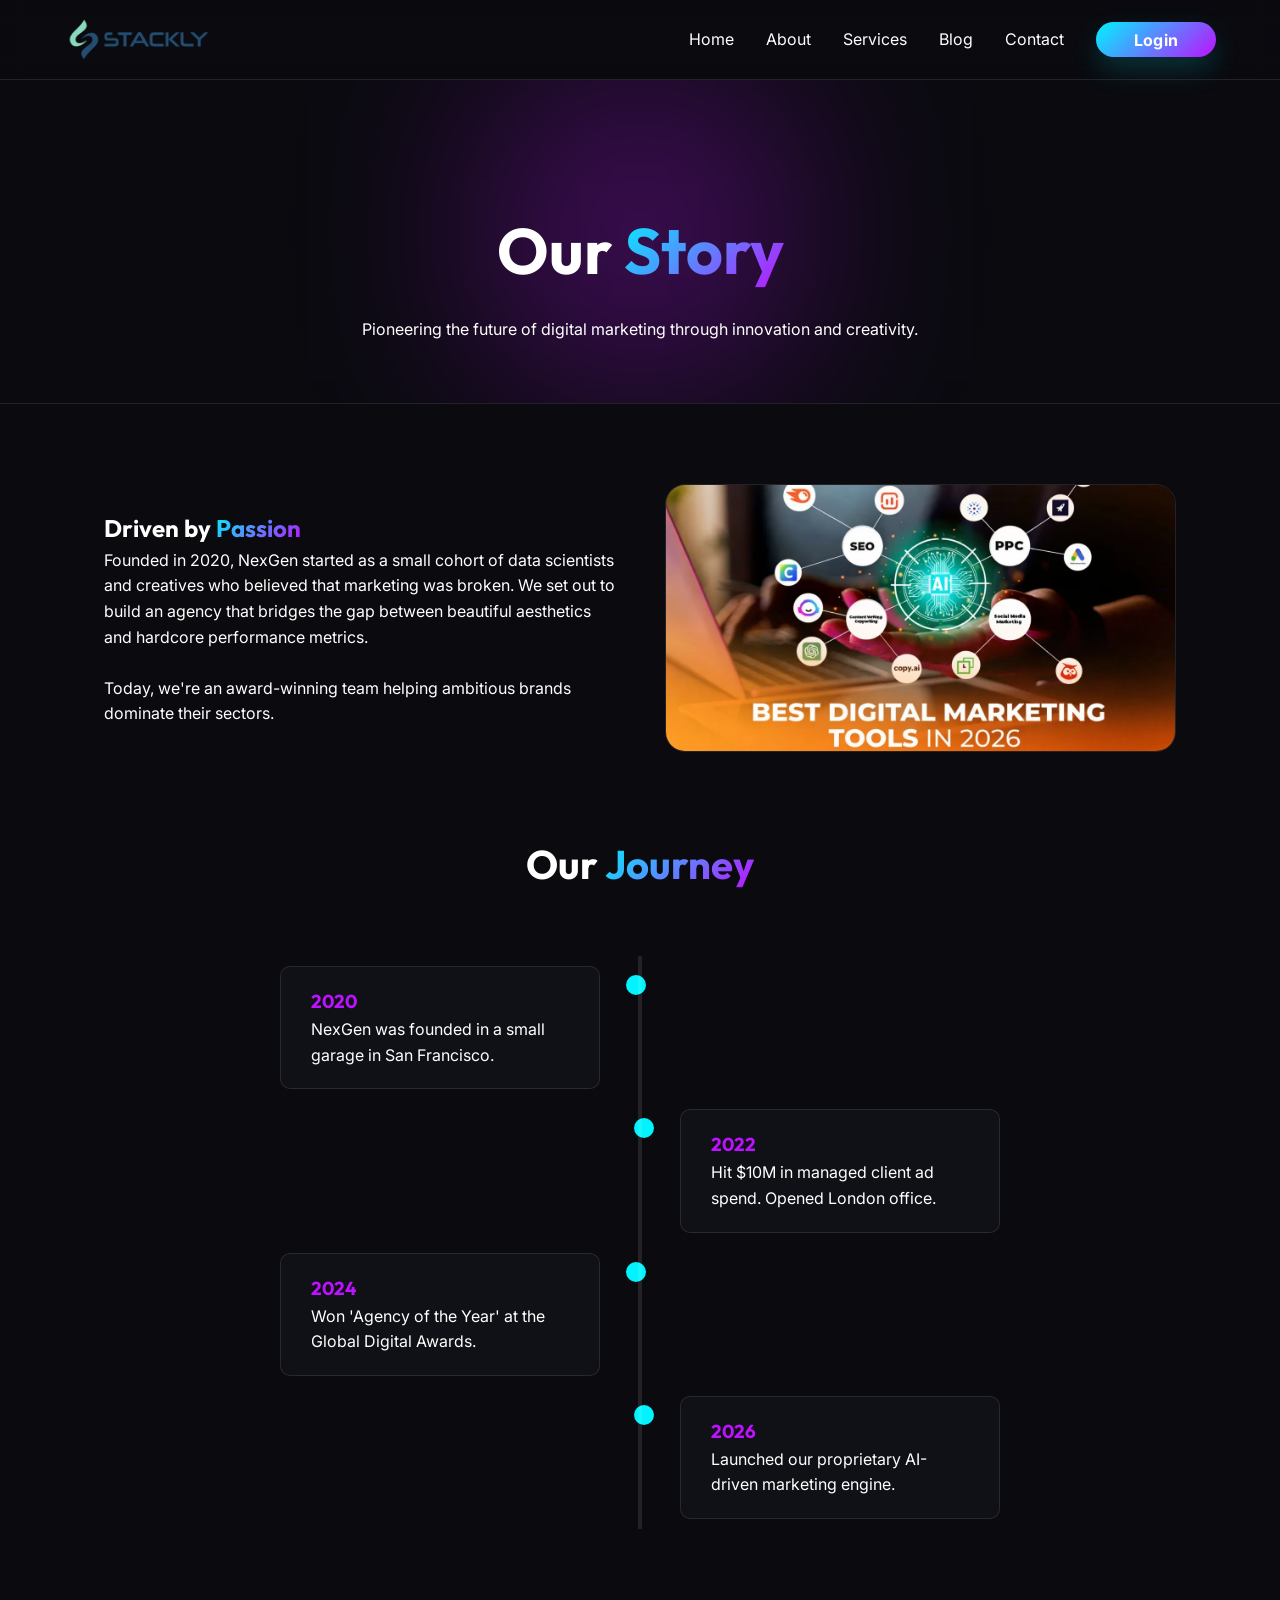
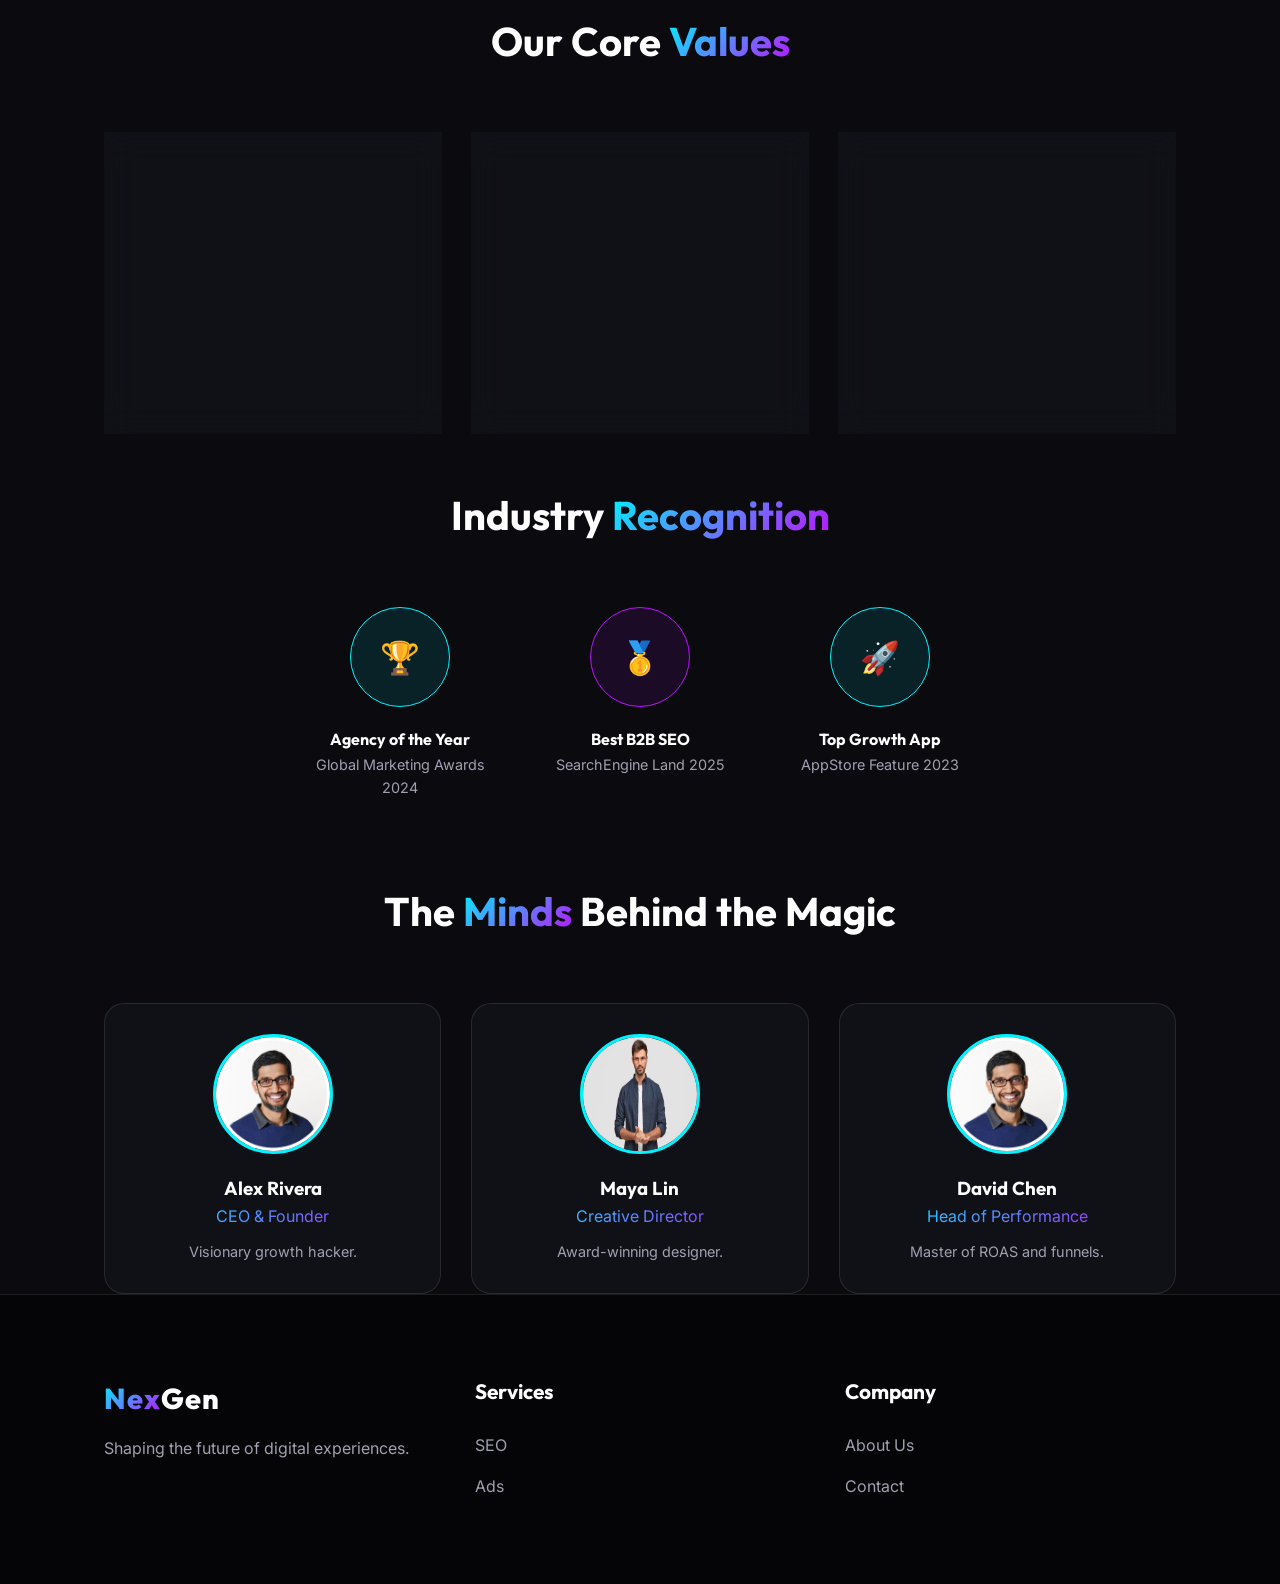
==== about.html @ cdba27f8 "first commit" ====
<!DOCTYPE html>
<html lang="en">
<head>
    <meta charset="UTF-8">
    <meta name="viewport" content="width=device-width, initial-scale=1.0">
    <title>About Us | NexGen Digital</title>
    <link href="https://fonts.googleapis.com/css2?family=Outfit:wght@400;700;800&family=Inter:wght@400;500;600&display=swap" rel="stylesheet">
    <link rel="stylesheet" href="about.css">
</head>
<body>
    <div id="global-loader"><div class="spinner"></div></div>

    <header>
        <a href="index.html" class="logo">
          <img src="assets/images/stack logo.png" alt="ss">
        </a>
        <nav class="nav-links">
            <a href="index.html">Home</a>
            <a href="about.html">About</a>
            <a href="services.html">Services</a>
            <a href="blog.html">Blog</a>
            <a href="contact.html">Contact</a>
            <a href="login.html" class="nav-cta">Login</a>
        </nav>
        <div class="hamburger">
            <span></span><span></span><span></span>
        </div>
    </header>

    <main>
        <!-- 1. Header -->
        <section class="page-header animate-on-scroll">
            <div class="container">
                <h1>Our <span class="text-gradient">Story</span></h1>
                <p>Pioneering the future of digital marketing through innovation and creativity.</p>
            </div>
        </section>

        <!-- 2. Story -->
        <section class="story container">
            <div class="story-grid">
                <div class="animate-on-scroll">
                    <h2>Driven by <span class="text-gradient">Passion</span></h2>
                    <p>Founded in 2020, NexGen started as a small cohort of data scientists and creatives who believed that marketing was broken. We set out to build an agency that bridges the gap between beautiful aesthetics and hardcore performance metrics.</p>
                    <br>
                    <p>Today, we're an award-winning team helping ambitious brands dominate their sectors.</p>
                </div>
                <div class="story-image animate-on-scroll">
                    <img src="assets/images/four.webp" alt="Our Story">
                </div>
            </div>
        </section>

        <!-- 3. Timeline -->
        <section class="timeline-section container">
            <div class="section-head animate-on-scroll">
                <h2>Our <span class="text-gradient">Journey</span></h2>
            </div>
            <div class="timeline">
                <div class="timeline-item left animate-on-scroll">
                    <div class="timeline-content">
                        <h3>2020</h3>
                        <p>NexGen was founded in a small garage in San Francisco.</p>
                    </div>
                </div>
                <div class="timeline-item right animate-on-scroll">
                    <div class="timeline-content">
                        <h3>2022</h3>
                        <p>Hit $10M in managed client ad spend. Opened London office.</p>
                    </div>
                </div>
                <div class="timeline-item left animate-on-scroll">
                    <div class="timeline-content">
                        <h3>2024</h3>
                        <p>Won 'Agency of the Year' at the Global Digital Awards.</p>
                    </div>
                </div>
                <div class="timeline-item right animate-on-scroll">
                    <div class="timeline-content">
                        <h3>2026</h3>
                        <p>Launched our proprietary AI-driven marketing engine.</p>
                    </div>
                </div>
            </div>
        </section>

        <!-- 4. Core Values -->
        <section class="values container">
            <div class="section-head animate-on-scroll">
                <h2>Our Core <span class="text-gradient">Values</span></h2>
            </div>
            <div class="grid" style="display: grid; grid-template-columns: repeat(auto-fit, minmax(280px, 1fr)); gap: 30px;">
                <div class="glass-card animate-on-scroll" style="text-align: center;">
                    <div style="font-size: 3rem; margin-bottom: 20px;">💡</div>
                    <h3 style="margin-bottom: 15px; color: var(--neon-blue);">Innovation First</h3>
                    <p style="color: var(--text-muted);">We adapt, evolve, and implement cutting-edge technology faster than the market shifts.</p>
                </div>
                <div class="glass-card animate-on-scroll" style="text-align: center;">
                    <div style="font-size: 3rem; margin-bottom: 20px;">📊</div>
                    <h3 style="margin-bottom: 15px; color: var(--neon-purple);">Data Driven</h3>
                    <p style="color: var(--text-muted);">Every creative decision we make is backed by hardcore numbers, minimizing client risk.</p>
                </div>
                <div class="glass-card animate-on-scroll" style="text-align: center;">
                    <div style="font-size: 3rem; margin-bottom: 20px;">🤝</div>
                    <h3 style="margin-bottom: 15px; color: var(--neon-blue);">Radical Transparency</h3>
                    <p style="color: var(--text-muted);">We give clients exact insights into ad spend, traffic sources, and ROAS directly in their dashboards.</p>
                </div>
            </div>
        </section>

        <!-- 5. Awards & Recognition -->
        <section class="awards container" style="margin-top: 50px;">
            <div class="section-head animate-on-scroll">
                <h2>Industry <span class="text-gradient">Recognition</span></h2>
            </div>
            <div class="awards-grid" style="display: flex; flex-wrap: wrap; justify-content: center; gap: 40px;">
                <div class="award-item animate-on-scroll" style="text-align: center; width: 200px;">
                    <div style="width: 100px; height: 100px; border-radius: 50%; background: rgba(0,243,255,0.1); border: 1px solid var(--neon-blue); display: flex; align-items: center; justify-content: center; margin: 0 auto 20px; font-size: 2rem; color: var(--neon-blue);">🏆</div>
                    <h4>Agency of the Year</h4>
                    <p style="color: var(--text-muted); font-size: 0.9rem;">Global Marketing Awards 2024</p>
                </div>
                <div class="award-item animate-on-scroll" style="text-align: center; width: 200px;">
                    <div style="width: 100px; height: 100px; border-radius: 50%; background: rgba(188,19,254,0.1); border: 1px solid var(--neon-purple); display: flex; align-items: center; justify-content: center; margin: 0 auto 20px; font-size: 2rem; color: var(--neon-purple);">🥇</div>
                    <h4>Best B2B SEO</h4>
                    <p style="color: var(--text-muted); font-size: 0.9rem;">SearchEngine Land 2025</p>
                </div>
                <div class="award-item animate-on-scroll" style="text-align: center; width: 200px;">
                    <div style="width: 100px; height: 100px; border-radius: 50%; background: rgba(0,243,255,0.1); border: 1px solid var(--neon-blue); display: flex; align-items: center; justify-content: center; margin: 0 auto 20px; font-size: 2rem; color: var(--neon-blue);">🚀</div>
                    <h4>Top Growth App</h4>
                    <p style="color: var(--text-muted); font-size: 0.9rem;">AppStore Feature 2023</p>
                </div>
            </div>
        </section>

        <!-- 6. Team -->
        <section class="team container">
            <div class="section-head animate-on-scroll">
                <h2>The <span class="text-gradient">Minds</span> Behind the Magic</h2>
            </div>
            <div class="team-grid">
                <div class="team-member animate-on-scroll">
                    <img src="assets/images/per1.webp" alt="Alex">
                    <h3>Alex Rivera</h3>
                    <p class="text-gradient">CEO & Founder</p>
                    <p style="margin-top:10px; font-size:0.9rem; color:var(--text-muted);">Visionary growth hacker.</p>
                </div>
                <div class="team-member animate-on-scroll">
                    <img src="assets/images/per3.avif" alt="Maya">
                    <h3>Maya Lin</h3>
                    <p class="text-gradient">Creative Director</p>
                    <p style="margin-top:10px; font-size:0.9rem; color:var(--text-muted);">Award-winning designer.</p>
                </div>
                <div class="team-member animate-on-scroll">
                    <img src="assets/images/per1.webp" alt="David">
                    <h3>David Chen</h3>
                    <p class="text-gradient">Head of Performance</p>
                    <p style="margin-top:10px; font-size:0.9rem; color:var(--text-muted);">Master of ROAS and funnels.</p>
                </div>
            </div>
        </section>
    </main>

    <footer>
        <div class="container footer-grid">
            <div class="footer-col">
                <a href="index.html" class="logo"><span class="text-gradient">Nex</span>Gen</a>
                <p style="color:var(--text-muted); margin-top:15px;">Shaping the future of digital experiences.</p>
            </div>
            <div class="footer-col">
                <h3>Services</h3>
                <ul>
                    <li><a href="services.html">SEO</a></li>
                    <li><a href="services.html">Ads</a></li>
                </ul>
            </div>
            <div class="footer-col">
                <h3>Company</h3>
                <ul>
                    <li><a href="about.html">About Us</a></li>
                    <li><a href="contact.html">Contact</a></li>
                </ul>
            </div>
        </div>
    </footer>

    <script src="script.js"></script>
</body>
</html>
---- about.css ----
/* RESET & VARIABLES */
:root {
    --bg-dark: #0a0a0f;
    --text-main: #ffffff;
    --text-muted: #a0a0b0;
    --neon-blue: #00f3ff;
    --neon-purple: #bc13fe;
    --gradient-primary: linear-gradient(135deg, var(--neon-blue), var(--neon-purple));
    --glass-bg: rgba(25, 25, 35, 0.4);
    --glass-border: rgba(255, 255, 255, 0.1);
    --nav-height: 80px;
    --font-heading: 'Outfit', sans-serif;
    --font-body: 'Inter', sans-serif;
}

* { margin: 0; padding: 0; box-sizing: border-box; }
body { font-family: var(--font-body); background-color: var(--bg-dark); color: var(--text-main); overflow-x: hidden; line-height: 1.6; }
h1, h2, h3, h4 { font-family: var(--font-heading); font-weight: 700; }
a { text-decoration: none; color: var(--text-main); }
ul { list-style: none; }
img { max-width: 100%; display: block; }

.text-gradient { background: var(--gradient-primary); -webkit-background-clip: text; -webkit-text-fill-color: transparent; }

/* GLOBAL LOADER */
#global-loader { position: fixed; top: 0; left: 0; width: 100%; height: 100vh; background: var(--bg-dark); z-index: 9999; display: flex; justify-content: center; align-items: center; transition: transform 0.8s cubic-bezier(0.77, 0, 0.175, 1); }
#global-loader.hide-loader { transform: translateY(-100%); }
.spinner { width: 50px; height: 50px; border: 3px solid var(--glass-border); border-top-color: var(--neon-blue); border-radius: 50%; animation: spin 1s infinite linear; }
@keyframes spin { to { transform: rotate(360deg); } }

/* NAVBAR */
header { position: fixed; top: 0; width: 100%; height: var(--nav-height); background: rgba(10, 10, 15, 0.8); backdrop-filter: blur(10px); z-index: 1000; border-bottom: 1px solid var(--glass-border); display: flex; align-items: center; justify-content: space-between; padding: 0 5%; }
.logo { font-size: 1.8rem; font-weight: 800; font-family: var(--font-heading); letter-spacing: 1px; }
.logo img { width: 150px; }
.nav-links { display: flex; gap: 2rem; }
.nav-links a { font-size: 1rem; position: relative; padding: 5px 0; transition: color 0.3s ease; }
.nav-links a::after { content: ''; position: absolute; bottom: 0; left: 0; width: 0; height: 2px; background: var(--gradient-primary); transition: width 0.3s ease; }
.nav-links a:hover { color: var(--neon-blue); }
.nav-links a:hover::after { width: 100%; }
.nav-cta { display: inline-flex; align-items: center; justify-content: center; min-width: 120px; line-height: 1; background: linear-gradient(135deg, var(--neon-blue), var(--neon-purple)); color: #fff; padding: 12px 24px; border-radius: 999px; font-weight: 700; letter-spacing: 0.02em; box-shadow: 0 12px 28px rgba(0, 243, 255, 0.18); transition: transform 0.3s ease, box-shadow 0.3s ease, opacity 0.3s ease; }
.nav-cta:hover { transform: translateY(-2px); box-shadow: 0 18px 30px rgba(0, 243, 255, 0.28); opacity: 0.95; color: #fff; }
.hamburger { display: none; flex-direction: column; gap: 5px; cursor: pointer; }
.hamburger span { width: 25px; height: 3px; background: var(--text-main); transition: 0.3s ease; }

/* LAYOUT CONTAINER */
main { margin-top: var(--nav-height); }
.container { max-width: 1200px; margin: 0 auto; padding: 0 5%; }
section { padding: 100px 0; }
.section-head { text-align: center; margin-bottom: 60px; }
.section-head h2 { font-size: 2.5rem; margin-bottom: 15px; }
.section-head p { color: var(--text-muted); max-width: 600px; margin: 0 auto; }

/* ANIMATIONS */
.animate-on-scroll { opacity: 0; transform: translateY(30px); transition: all 0.8s cubic-bezier(0.5, 0, 0, 1); }
.animate-on-scroll.scrolled { opacity: 1; transform: translateY(0); }

/* BUTTONS */
.btn { display: inline-block; padding: 15px 35px; border-radius: 30px; font-weight: 600; font-family: var(--font-body); cursor: pointer; transition: all 0.3s ease; border: none; outline: none; }
.btn-primary { background: var(--gradient-primary); color: #fff; box-shadow: 0 0 20px rgba(188, 19, 254, 0.3); }
.btn-primary:hover { box-shadow: 0 0 30px rgba(0, 243, 255, 0.5); transform: scale(1.05); }
.btn-outline { background: transparent; border: 2px solid var(--neon-blue); color: var(--neon-blue); }
.btn-outline:hover { background: var(--neon-blue); color: #000; }

/* GLASS CARD */
.glass-card { background: var(--glass-bg); border: 1px solid var(--glass-border); backdrop-filter: blur(16px); border-radius: 20px; padding: 40px; transition: transform 0.4s ease, border-color 0.4s ease; }
.glass-card:hover { transform: translateY(-10px); border-color: var(--neon-purple); }

/* ABOUT SPECIFIC */
.page-header { text-align: center; padding: 120px 0 60px; position: relative; overflow: hidden; border-bottom: 1px solid var(--glass-border); }
.page-header::after { content: ''; position: absolute; width: 300px; height: 300px; background: var(--neon-purple); filter: blur(100px); opacity: 0.3; top: 0; left: 50%; transform: translateX(-50%); z-index: -1; }
.page-header h1 { font-size: 4rem; margin-bottom: 15px; }

.story-grid { display: grid; grid-template-columns: 1fr 1fr; gap: 50px; align-items: center; }
.story-image img { border-radius: 20px; border: 1px solid var(--glass-border); }

/* TIMELINE */
.timeline { position: relative; max-width: 800px; margin: 0 auto; }
.timeline::after { content: ''; position: absolute; width: 4px; background: var(--glass-border); top: 0; bottom: 0; left: 50%; margin-left: -2px; }
.timeline-item { padding: 10px 40px; position: relative; width: 50%; }
.timeline-item::after { content: ''; position: absolute; width: 20px; height: 20px; right: -10px; background: var(--neon-blue); border: 4px solid var(--bg-dark); top: 15px; border-radius: 50%; z-index: 1; }
.left { left: 0; }
.right { left: 50%; }
.right::after { left: -10px; }
.timeline-content { padding: 20px 30px; background: var(--glass-bg); border-radius: 10px; border: 1px solid var(--glass-border); }
.timeline-content h3 { color: var(--neon-purple); }

/* TEAM */
.team-grid { display: grid; grid-template-columns: repeat(auto-fit, minmax(280px, 1fr)); gap: 30px; }
.team-member { text-align: center; background: var(--glass-bg); border-radius: 20px; border: 1px solid var(--glass-border); padding: 30px; }
.team-member img { width: 120px; height: 120px; border-radius: 50%; margin: 0 auto 20px; border: 3px solid var(--neon-blue); }

/* FOOTER */
footer { background: #050508; padding: 80px 0 20px; border-top: 1px solid var(--glass-border); }
.footer-grid { display: grid; grid-template-columns: repeat(auto-fit, minmax(250px, 1fr)); gap: 40px; margin-bottom: 50px; }
.footer-col h3 { margin-bottom: 25px; font-size: 1.3rem; }
.footer-col ul li { margin-bottom: 15px; }
.footer-col ul li a { color: var(--text-muted); transition: color 0.3s; }
.footer-col ul li a:hover { color: var(--neon-purple); }
.social-links { display: flex; gap: 15px; margin-top: 20px; }
.social-links span { width: 40px; height: 40px; border-radius: 50%; background: var(--glass-bg); display: flex; align-items: center; justify-content: center; border: 1px solid var(--glass-border); cursor: pointer; transition: all 0.3s; }
.social-links span:hover { background: var(--gradient-primary); border-color: transparent; }
.footer-bottom { text-align: center; padding-top: 20px; border-top: 1px solid var(--glass-border); color: var(--text-muted); }

/* MOBILE QUERIES */
@media (max-width: 768px) {
    .nav-links { position: fixed; right: -100%; top: var(--nav-height); flex-direction: column; background: rgba(10, 10, 15, 0.95); width: 100%; height: calc(100vh - var(--nav-height)); padding: 50px; transition: right 0.4s ease; }
    .nav-links.active { right: 0; }
    .hamburger { display: flex; }
    .story-grid { grid-template-columns: 1fr; }
    .timeline::after { left: 31px; }
    .timeline-item { width: 100%; padding-left: 70px; padding-right: 25px; }
    .timeline-item::before { left: 60px; border: medium solid white; border-width: 10px 10px 10px 0; border-color: transparent white transparent transparent; }
    .left::after, .right::after { left: 21px; }
    .right { left: 0%; }
}

/* Universal Mobile Fixes & Overflow Protections */
body {
    overflow-x: hidden;
    width: 100%;
}
#global-loader {
    width: 100% !important;
}

@media (max-width: 768px) {
    .container {
        padding: 0 20px !important;
    }
    h1 { font-size: 2.8rem !important; }
    h2 { font-size: 2.3rem !important; }
    .hero-content h1 { font-size: 2.8rem !important; }
    section { padding: 60px 0 !important; }
    .page-header { padding: 100px 0 40px !important; }
    
    .nav-links {
        width: 100% !important;
        right: -100% !important;
    }
    .nav-links.active {
        right: 0 !important;
    }
    
    .pricing-grid, .team-grid, .blog-grid, .project-grid, .stats-grid, .hero-grid {
        grid-template-columns: 1fr !important;
        gap: 20px !important;
    }
    .contact-grid {
        grid-template-columns: 1fr !important;
    }
    .story-grid {
        grid-template-columns: 1fr !important;
    }
    .service-block {
        grid-template-columns: 1fr !important;
    }

    .auth-card {
        padding: 30px 20px !important;
        max-width: 90% !important;
    }

    .glass-card {
        padding: 25px !important;
    }

    .footer-grid {
        grid-template-columns: 1fr !important;
        text-align: center;
    }
    .social-links {
        justify-content: center;
    }
}

@media (max-width: 480px) {
    h1 { font-size: 2.2rem !important; }
    h2 { font-size: 1.8rem !important; }
    .hero-content h1 { font-size: 2.2rem !important; }
    p { font-size: 0.95rem !important; }
    
    .timeline::after { left: 20px !important; }
    .timeline-item { width: 100% !important; padding-left: 50px !important; padding-right: 10px !important; }
    .timeline-item.right { left: 0 !important; }
    .timeline-item.left::after, .timeline-item.right::after { left: 10px !important; }

    .btn {
        width: 100%;
        text-align: center;
        margin-bottom: 10px;
        padding: 12px 20px !important;
    }
    .hero-btns {
        flex-direction: column;
    }
    .stat-item h3 { font-size: 2.5rem !important; }
    
    .auth-card h2 { font-size: 1.8rem !important; }
    .modal-content { padding: 25px 15px !important; width: 95% !important; }
    .modal-body h2 { font-size: 1.5rem !important; }
    
    /* Dashboard specific */
    .top-header { flex-direction: column; align-items: flex-start !important; gap: 15px; }
    .user-profile { width: 100%; justify-content: space-between; }
    .panel { padding: 20px 15px !important; }
    .stat-card { padding: 20px !important; }
}
main section {
    padding: 80px 0;
}
.page-header {
    padding-top: 120px; /* if navbar is fixed */
}
.page-header {
    margin-top: 80px;
}

.story {
    margin-top: 80px;
}

.timeline-section {
    margin-top: 80px;
}

.values {
    margin-top: 80px;
}

.awards {
    margin-top: 80px;
}

.team {
    margin-top: 80px;
}
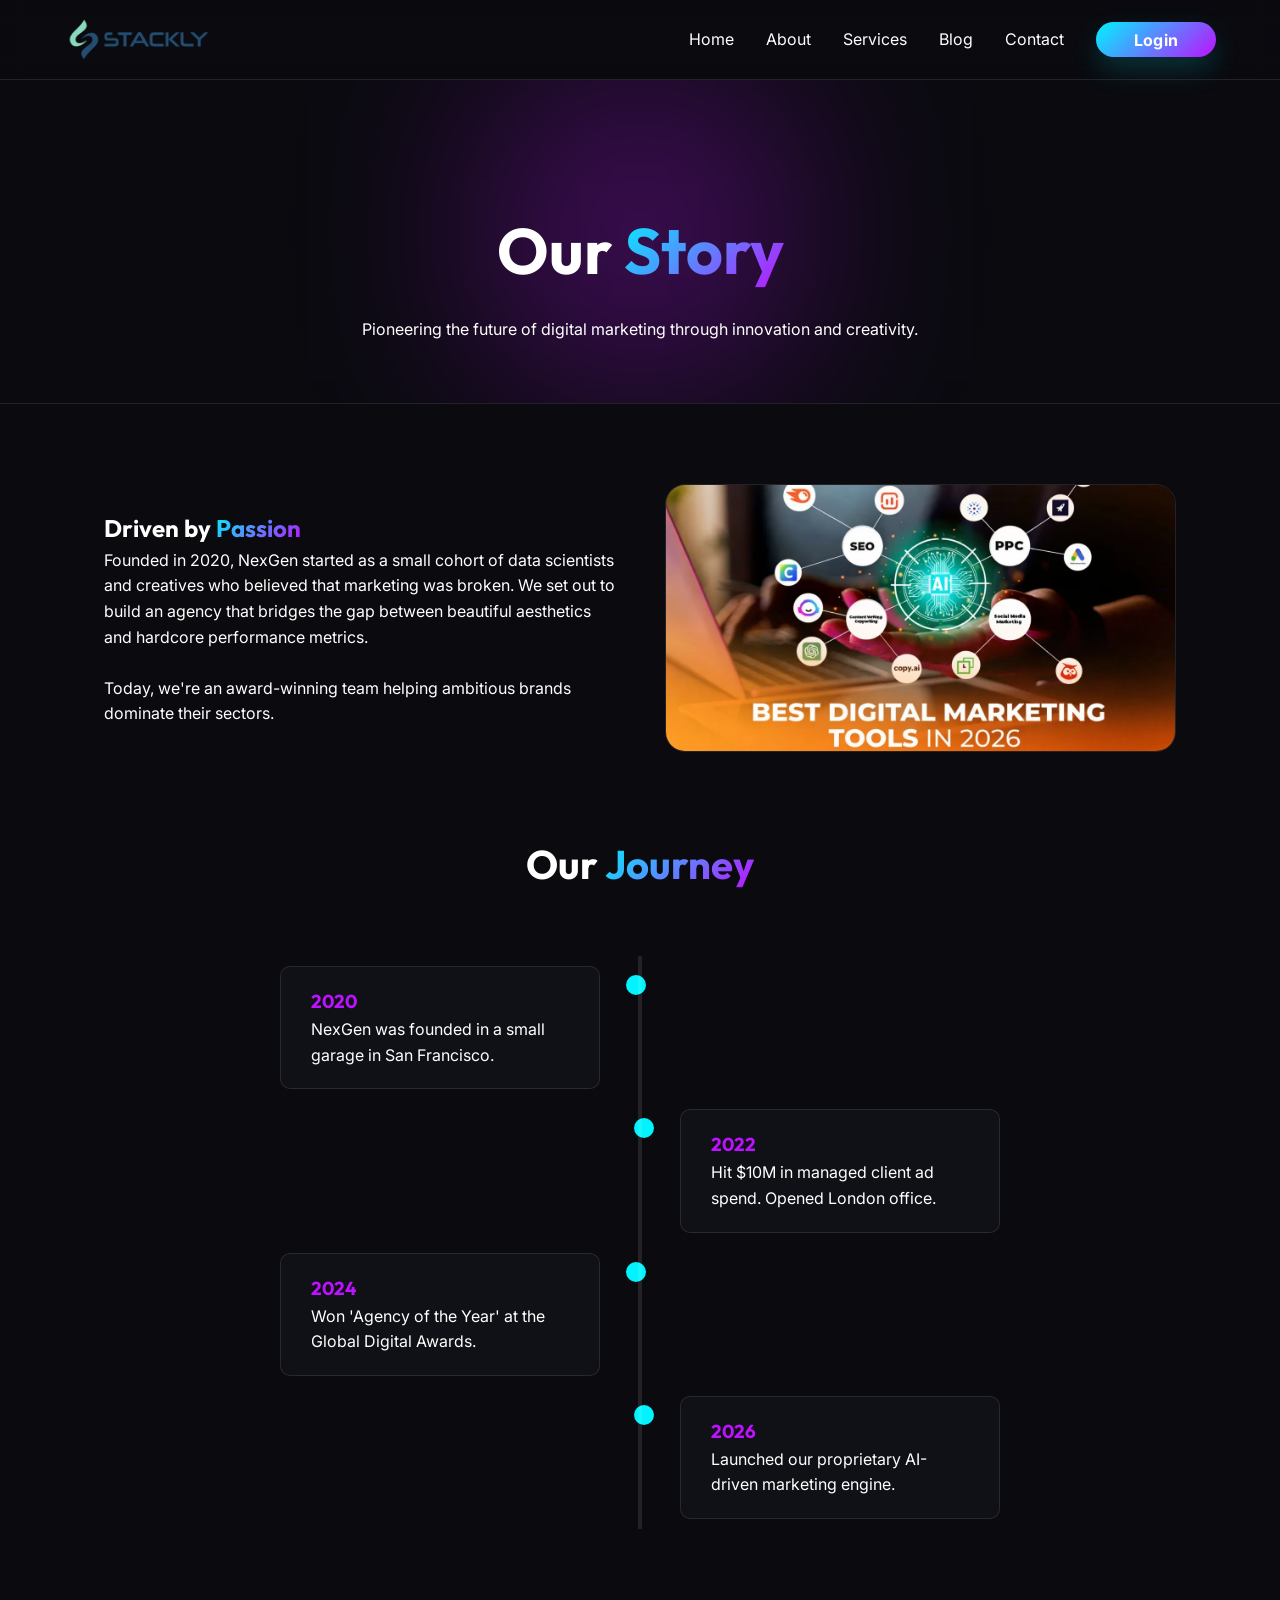
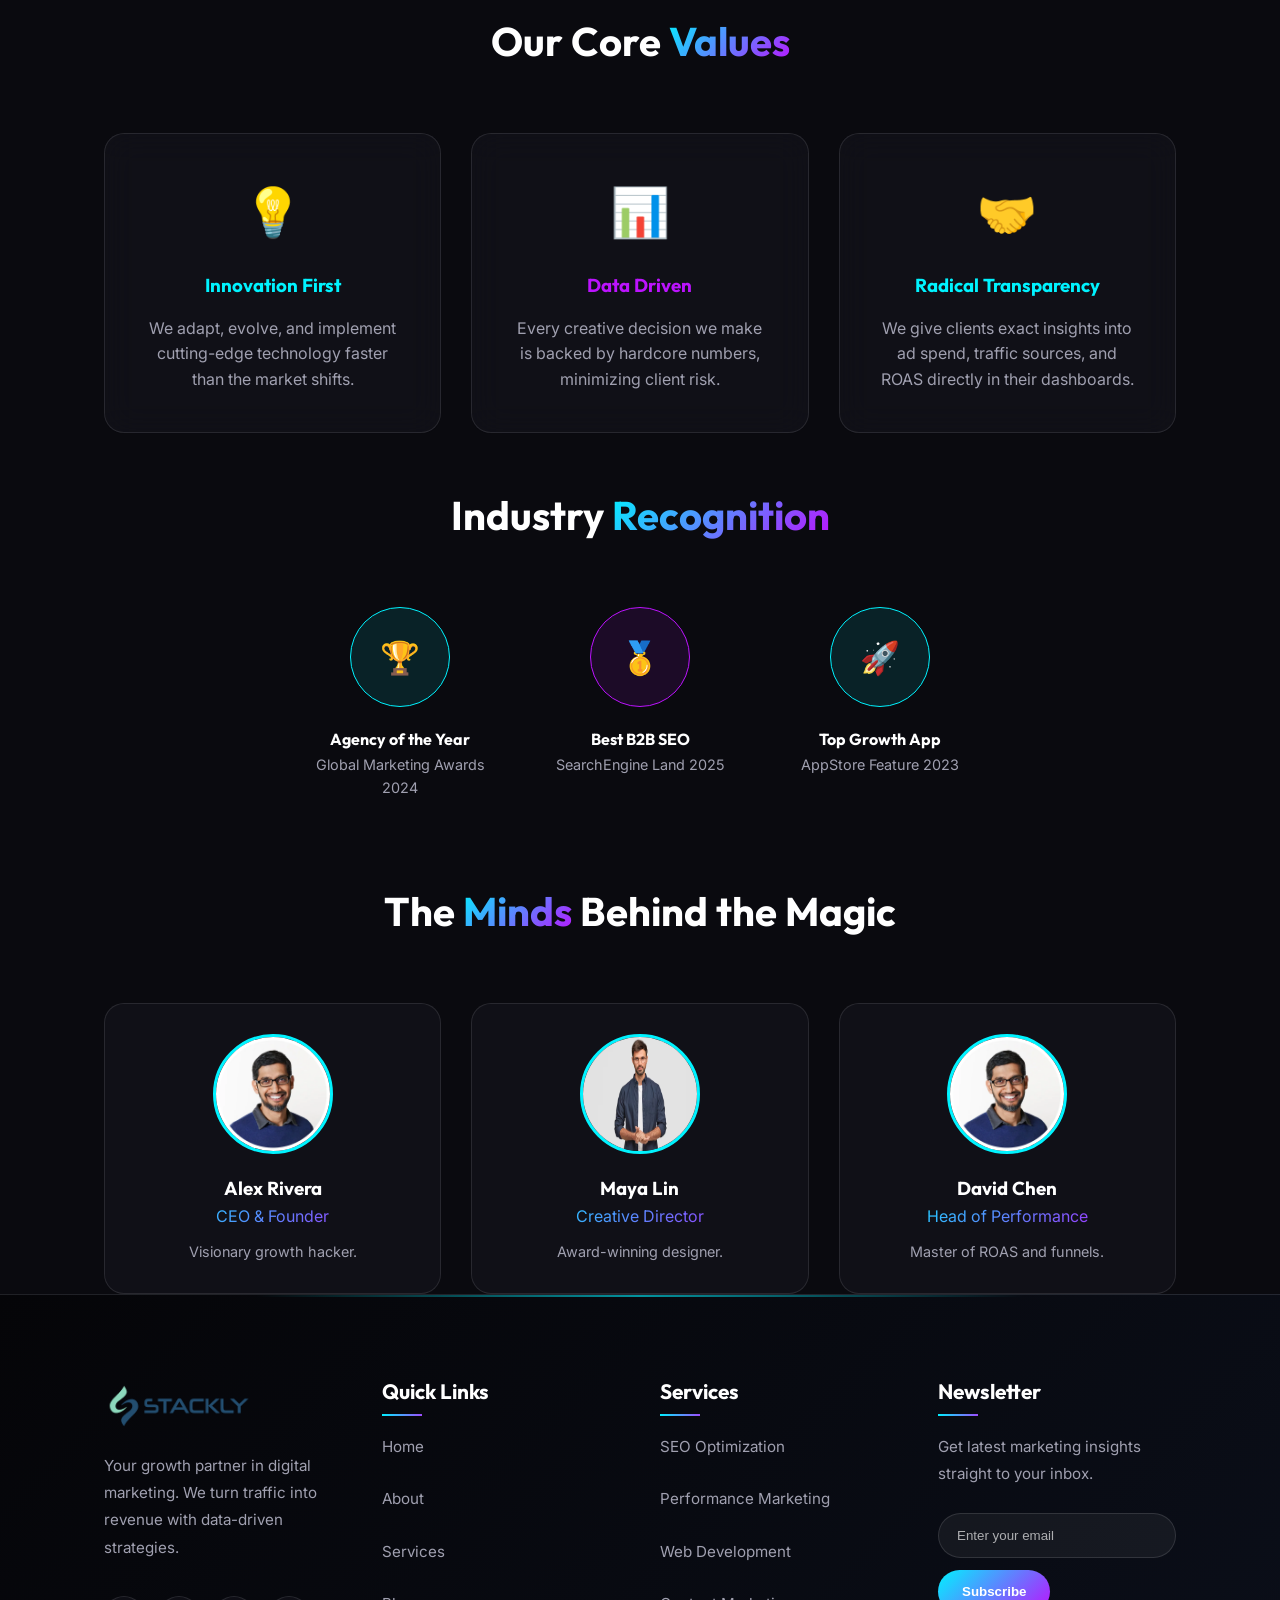
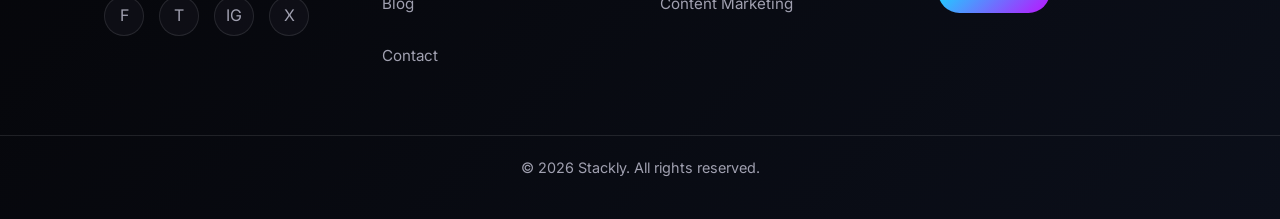
==== commit bbb8a5cd: "cccc" ====
--- a/about.html
+++ b/about.html
@@ -160,28 +160,63 @@
         </section>
     </main>
 
-    <footer>
-        <div class="container footer-grid">
-            <div class="footer-col">
-                <a href="index.html" class="logo"><span class="text-gradient">Nex</span>Gen</a>
-                <p style="color:var(--text-muted); margin-top:15px;">Shaping the future of digital experiences.</p>
-            </div>
-            <div class="footer-col">
-                <h3>Services</h3>
-                <ul>
-                    <li><a href="services.html">SEO</a></li>
-                    <li><a href="services.html">Ads</a></li>
-                </ul>
-            </div>
-            <div class="footer-col">
-                <h3>Company</h3>
-                <ul>
-                    <li><a href="about.html">About Us</a></li>
-                    <li><a href="contact.html">Contact</a></li>
-                </ul>
-            </div>
-        </div>
-    </footer>
+     <footer class="footer">
+    <div class="container footer-container">
+
+        <!-- Logo + About -->
+        <div class="footer-col">
+         <a href="index.html" class="logo">
+          <img src="assets/images/stack logo.png" alt="ss">
+        </a>
+            <p>Your growth partner in digital marketing. We turn traffic into revenue with data-driven strategies.</p>
+            <div class="social-links">
+                <a href="404.html" aria-label="Facebook"><span>F</span></a>
+                <a href="404.html" aria-label="Twitter"><span>T</span></a>
+                <a href="404.html" aria-label="LinkedIn"><span>IG</span></a>
+                <a href="404.html" aria-label="Instagram"><span>X</span></a>
+            </div>
+        </div>
+
+        <!-- Quick Links -->
+        <div class="footer-col">
+            <h3>Quick Links</h3>
+            <ul>
+                <li><a href="index.html">Home</a></li>
+                <li><a href="about.html">About</a></li>
+                <li><a href="services.html">Services</a></li>
+                <li><a href="blog.html">Blog</a></li>
+                <li><a href="contact.html">Contact</a></li>
+            </ul>
+        </div>
+
+        <!-- Services -->
+        <div class="footer-col">
+            <h3>Services</h3>
+            <ul>
+                <li>SEO Optimization</li>
+                <li>Performance Marketing</li>
+                <li>Web Development</li>
+                <li>Content Marketing</li>
+            </ul>
+        </div>
+
+        <!-- Newsletter -->
+        <div class="footer-col">
+            <h3>Newsletter</h3>
+            <p>Get latest marketing insights straight to your inbox.</p>
+            <form class="newsletter-form">
+                <input type="email" placeholder="Enter your email">
+                <button type="submit">Subscribe</button>
+            </form>
+        </div>
+
+    </div>
+
+    <!-- Bottom -->
+    <div class="footer-bottom">
+        <p>© 2026 Stackly. All rights reserved.</p>
+    </div>
+</footer>
 
     <script src="script.js"></script>
 </body>
--- a/about.css
+++ b/about.css
@@ -233,4 +233,174 @@
 
 .team {
     margin-top: 80px;
-}+}
+
+/* FOOTER */
+/* Footer Base */
+footer {
+    background: linear-gradient(135deg, #050508, #0b0f1a);
+    padding: 80px 0 20px;
+    border-top: 1px solid var(--glass-border);
+    position: relative;
+}
+
+/* Subtle glow line */
+footer::before {
+    content: "";
+    position: absolute;
+    top: 0;
+    left: 50%;
+    transform: translateX(-50%);
+    width: 60%;
+    height: 2px;
+    background: linear-gradient(90deg, transparent, #00f0ff, transparent);
+    opacity: 0.6;
+}
+
+/* Footer Grid */
+.footer-container {
+    display: flex;
+    flex-wrap: wrap;
+    justify-content: space-between;
+    gap: 40px;
+    margin-bottom: 50px;
+    padding: 0 5%;
+}
+
+/* Footer Columns */
+.footer-col {
+    display: flex;
+    flex-direction: column;
+    gap: 15px;
+    flex: 1 1 220px;
+    min-width: 220px;
+}
+
+.footer-col h2,
+.footer-col h3 {
+    margin-bottom: 10px;
+    font-size: 1.3rem;
+    color: #ffffff;
+    position: relative;
+}
+
+.footer-col h3::after {
+    content: "";
+    width: 40px;
+    height: 2px;
+    background: linear-gradient(90deg, #00f0ff, #9d4dff);
+    position: absolute;
+    bottom: -8px;
+    left: 0;
+}
+
+.footer-col ul {
+    list-style: none;
+    padding: 0;
+    margin: 0;
+    display: flex;
+    flex-direction: column;
+    gap: 10px;
+}
+
+.footer-col p,
+.footer-col li {
+    color: var(--text-muted);
+    font-size: 0.95rem;
+    line-height: 1.8;
+}
+
+.footer-col a {
+    color: var(--text-muted);
+    text-decoration: none;
+    transition: color 0.3s ease, text-shadow 0.3s ease;
+}
+
+.footer-col a:hover {
+    color: #00f0ff;
+    text-shadow: 0 0 8px rgba(0, 240, 255, 0.6);
+}
+
+.newsletter-form {
+    display: flex;
+    flex-wrap: wrap;
+    gap: 12px;
+    margin-top: 10px;
+}
+
+.newsletter-form input {
+    flex: 1 1 220px;
+    min-width: 0;
+    padding: 14px 18px;
+    border-radius: 999px;
+    border: 1px solid rgba(255, 255, 255, 0.12);
+    background: rgba(255, 255, 255, 0.05);
+    color: #fff;
+}
+
+.newsletter-form input::placeholder {
+    color: rgba(255, 255, 255, 0.65);
+}
+
+.newsletter-form button {
+    border: none;
+    border-radius: 999px;
+    padding: 14px 24px;
+    background: linear-gradient(135deg, var(--neon-blue), var(--neon-purple));
+    color: #fff;
+    cursor: pointer;
+    font-weight: 700;
+    transition: transform 0.3s ease, box-shadow 0.3s ease;
+}
+
+.newsletter-form button:hover {
+    transform: translateY(-2px);
+    box-shadow: 0 12px 25px rgba(0, 243, 255, 0.2);
+}
+
+/* Footer Bottom */
+.footer-bottom {
+    text-align: center;
+    padding: 20px 5%;
+    border-top: 1px solid var(--glass-border);
+    color: var(--text-muted);
+    font-size: 0.9rem;
+}
+
+@media (max-width: 768px) {
+    footer {
+        padding: 50px 0 20px;
+    }
+
+    .footer-container {
+        gap: 30px;
+    }
+
+    .footer-col h2,
+    .footer-col h3 {
+        font-size: 1.15rem;
+    }
+}
+
+@media (max-width: 480px) {
+    .footer-container {
+        grid-template-columns: 1fr;
+        text-align: center;
+    }
+
+    .footer-col {
+        align-items: center;
+    }
+
+    .footer-col ul {
+        align-items: center;
+    }
+
+    .newsletter-form {
+        justify-content: center;
+    }
+}
+html, body {
+    max-width: 100%;
+    overflow-x: hidden; /* 🔥 stops page movement */
+}
